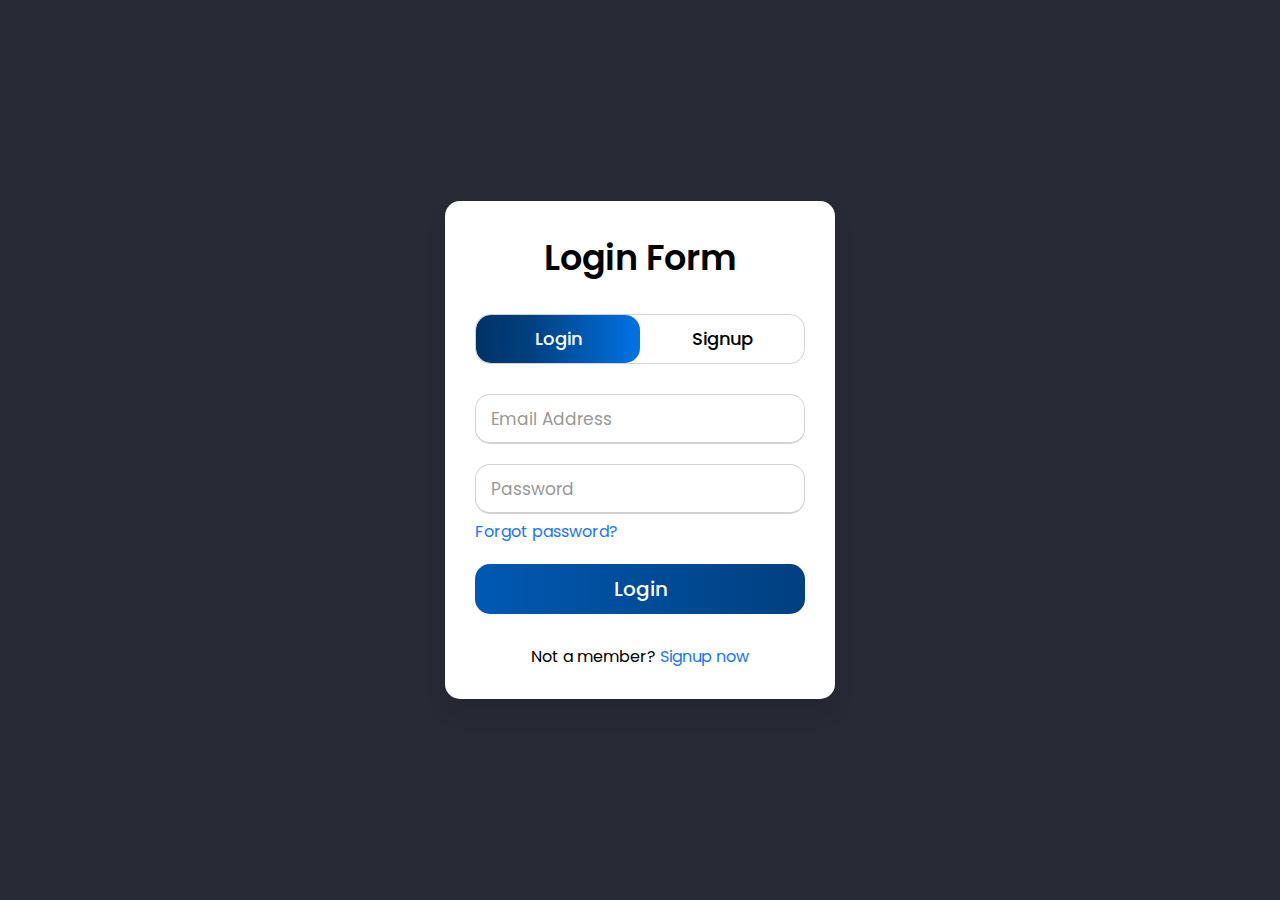
==== shai/login.html @ 3d138f4d "shai's commit" ====
<!DOCTYPE html>
<html lang="en">
  <head>
    <meta charset="UTF-8" />
    <title>CodePen - login &amp; signup form</title>
    <link rel="stylesheet" href="login.css" />
  </head>
  <body>
    <!-- partial:index.partial.html -->
    <div class="wrapper">
      <div class="title-text">
        <div class="title login">Login Form</div>
        <div class="title signup">Signup Form</div>
      </div>
      <div class="form-container">
        <div class="slide-controls">
          <input type="radio" name="slide" id="login" checked />
          <input type="radio" name="slide" id="signup" />
          <label for="login" class="slide login">Login</label>
          <label for="signup" class="slide signup">Signup</label>
          <div class="slider-tab"></div>
        </div>
        <div class="form-inner">
          <form action="#" class="login">
            <div class="field">
              <input type="text" placeholder="Email Address" required />
            </div>
            <div class="field">
              <input type="password" placeholder="Password" required />
            </div>
            <div class="pass-link"><a href="#">Forgot password?</a></div>
            <div class="field btn">
              <div class="btn-layer"></div>
              <input type="submit" value="Login" />
            </div>
            <div class="signup-link">
              Not a member? <a href="#">Signup now</a>
            </div>
          </form>
          <form action="#" class="signup">
            <div class="field">
              <input type="text" placeholder="Email Address" required />
            </div>
            <div class="field">
              <input type="password" placeholder="Password" required />
            </div>
            <div class="field">
              <input type="password" placeholder="Confirm password" required />
            </div>
            <div class="field btn">
              <div class="btn-layer"></div>
              <input type="submit" value="Signup" />
            </div>
          </form>
        </div>
      </div>
    </div>
    <!-- partial -->
    <script src="login.js"></script>
  </body>
</html>
---- shai/login.css ----
@import url("https://fonts.googleapis.com/css?family=Poppins:400,500,600,700&display=swap");
* {
  margin: 0;
  padding: 0;
  box-sizing: border-box;
  font-family: "Poppins", sans-serif;
}
html,
body {
  display: grid;
  height: 100%;
  width: 100%;
  place-items: center;
  background: #282a36;
}
::selection {
  background: #1a75ff;
  color: #fff;
}
.wrapper {
  overflow: hidden;
  max-width: 390px;
  background: #fff;
  padding: 30px;
  border-radius: 15px;
  box-shadow: 0px 15px 20px rgba(0, 0, 0, 0.1);
}
.wrapper .title-text {
  display: flex;
  width: 200%;
}
.wrapper .title {
  width: 50%;
  font-size: 35px;
  font-weight: 600;
  text-align: center;
  transition: all 0.6s cubic-bezier(0.68, -0.55, 0.265, 1.55);
}
.wrapper .slide-controls {
  position: relative;
  display: flex;
  height: 50px;
  width: 100%;
  overflow: hidden;
  margin: 30px 0 10px 0;
  justify-content: space-between;
  border: 1px solid lightgrey;
  border-radius: 15px;
}
.slide-controls .slide {
  height: 100%;
  width: 100%;
  color: #fff;
  font-size: 18px;
  font-weight: 500;
  text-align: center;
  line-height: 48px;
  cursor: pointer;
  z-index: 1;
  transition: all 0.6s ease;
}
.slide-controls label.signup {
  color: #000;
}
.slide-controls .slider-tab {
  position: absolute;
  height: 100%;
  width: 50%;
  left: 0;
  z-index: 0;
  border-radius: 15px;
  background: -webkit-linear-gradient(left, #003366, #004080, #0059b3, #0073e6);
  transition: all 0.6s cubic-bezier(0.68, -0.55, 0.265, 1.55);
}
input[type="radio"] {
  display: none;
}
#signup:checked ~ .slider-tab {
  left: 50%;
}
#signup:checked ~ label.signup {
  color: #fff;
  cursor: default;
  user-select: none;
}
#signup:checked ~ label.login {
  color: #000;
}
#login:checked ~ label.signup {
  color: #000;
}
#login:checked ~ label.login {
  cursor: default;
  user-select: none;
}
.wrapper .form-container {
  width: 100%;
  overflow: hidden;
}
.form-container .form-inner {
  display: flex;
  width: 200%;
}
.form-container .form-inner form {
  width: 50%;
  transition: all 0.6s cubic-bezier(0.68, -0.55, 0.265, 1.55);
}
.form-inner form .field {
  height: 50px;
  width: 100%;
  margin-top: 20px;
}
.form-inner form .field input {
  height: 100%;
  width: 100%;
  outline: none;
  padding-left: 15px;
  border-radius: 15px;
  border: 1px solid lightgrey;
  border-bottom-width: 2px;
  font-size: 17px;
  transition: all 0.3s ease;
}
.form-inner form .field input:focus {
  border-color: #1a75ff;
  /* box-shadow: inset 0 0 3px #fb6aae; */
}
.form-inner form .field input::placeholder {
  color: #999;
  transition: all 0.3s ease;
}
form .field input:focus::placeholder {
  color: #1a75ff;
}
.form-inner form .pass-link {
  margin-top: 5px;
}
.form-inner form .signup-link {
  text-align: center;
  margin-top: 30px;
}
.form-inner form .pass-link a,
.form-inner form .signup-link a {
  color: #1a75ff;
  text-decoration: none;
}
.form-inner form .pass-link a:hover,
.form-inner form .signup-link a:hover {
  text-decoration: underline;
}
form .btn {
  height: 50px;
  width: 100%;
  border-radius: 15px;
  position: relative;
  overflow: hidden;
}
form .btn .btn-layer {
  height: 100%;
  width: 300%;
  position: absolute;
  left: -100%;
  background: -webkit-linear-gradient(
    right,
    #003366,
    #004080,
    #0059b3,
    #0073e6
  );
  border-radius: 15px;
  transition: all 0.4s ease;
}
form .btn:hover .btn-layer {
  left: 0;
}
form .btn input[type="submit"] {
  height: 100%;
  width: 100%;
  z-index: 1;
  position: relative;
  background: none;
  border: none;
  color: #fff;
  padding-left: 0;
  border-radius: 15px;
  font-size: 20px;
  font-weight: 500;
  cursor: pointer;
}
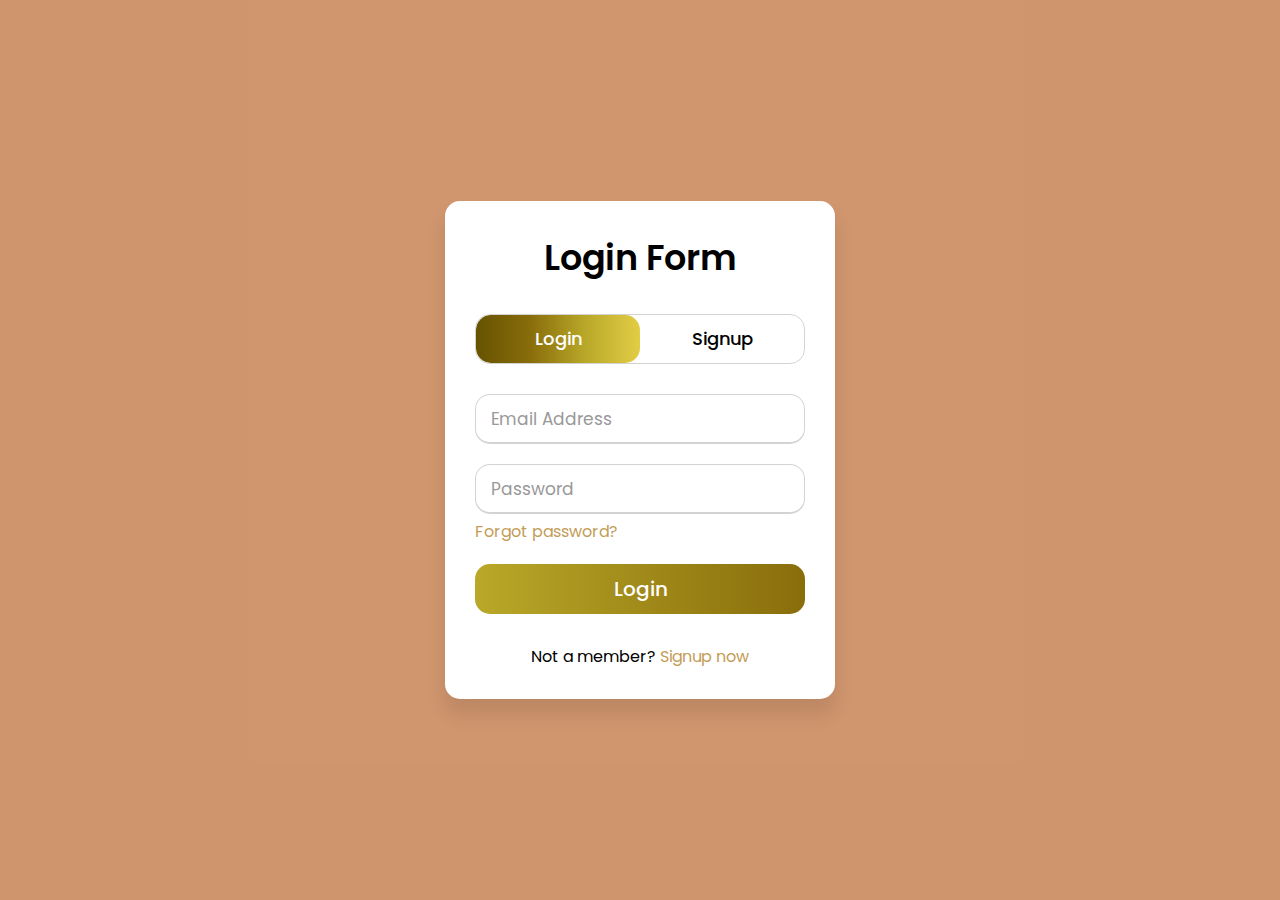
==== commit 836bd60d: "fix login" ====
--- a/shai/login.html
+++ b/shai/login.html
@@ -2,7 +2,7 @@
 <html lang="en">
   <head>
     <meta charset="UTF-8" />
-    <title>CodePen - login &amp; signup form</title>
+    <title>login &amp; signup form</title>
     <link rel="stylesheet" href="login.css" />
   </head>
   <body>
@@ -23,7 +23,7 @@
         <div class="form-inner">
           <form action="#" class="login">
             <div class="field">
-              <input type="text" placeholder="Email Address" required />
+              <input type="email" placeholder="Email Address" required />
             </div>
             <div class="field">
               <input type="password" placeholder="Password" required />
@@ -39,7 +39,7 @@
           </form>
           <form action="#" class="signup">
             <div class="field">
-              <input type="text" placeholder="Email Address" required />
+              <input type="email" placeholder="Email Address" required />
             </div>
             <div class="field">
               <input type="password" placeholder="Password" required />
--- a/shai/login.css
+++ b/shai/login.css
@@ -11,10 +11,10 @@
   height: 100%;
   width: 100%;
   place-items: center;
-  background: #282a36;
+  background: #cd9167c7;
 }
 ::selection {
-  background: #1a75ff;
+  background: #d1a959;
   color: #fff;
 }
 .wrapper {
@@ -69,7 +69,7 @@
   left: 0;
   z-index: 0;
   border-radius: 15px;
-  background: -webkit-linear-gradient(left, #003366, #004080, #0059b3, #0073e6);
+  background: -webkit-linear-gradient(left, #665200, #896d0b, #b9a829, #e2cd45);
   transition: all 0.6s cubic-bezier(0.68, -0.55, 0.265, 1.55);
 }
 input[type="radio"] {
@@ -122,7 +122,7 @@
   transition: all 0.3s ease;
 }
 .form-inner form .field input:focus {
-  border-color: #1a75ff;
+  border-color: #d3c369;
   /* box-shadow: inset 0 0 3px #fb6aae; */
 }
 .form-inner form .field input::placeholder {
@@ -130,7 +130,7 @@
   transition: all 0.3s ease;
 }
 form .field input:focus::placeholder {
-  color: #1a75ff;
+  color: #c3a060;
 }
 .form-inner form .pass-link {
   margin-top: 5px;
@@ -141,7 +141,7 @@
 }
 .form-inner form .pass-link a,
 .form-inner form .signup-link a {
-  color: #1a75ff;
+  color: #c39d57;
   text-decoration: none;
 }
 .form-inner form .pass-link a:hover,
@@ -162,10 +162,10 @@
   left: -100%;
   background: -webkit-linear-gradient(
     right,
-    #003366,
-    #004080,
-    #0059b3,
-    #0073e6
+    #665200,
+    #896d0b,
+    #b9a829,
+    #e2cd45
   );
   border-radius: 15px;
   transition: all 0.4s ease;
